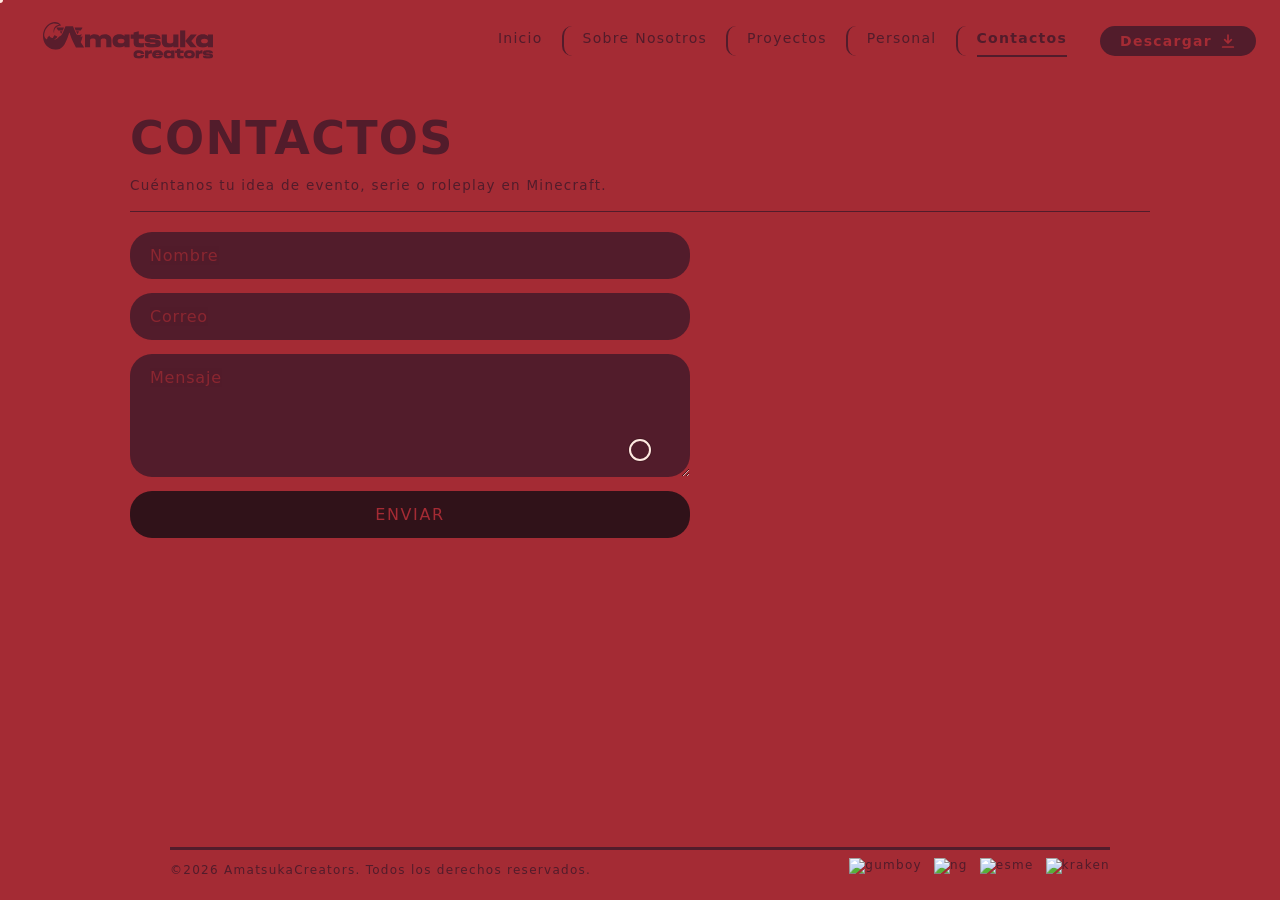
==== contactos/index.html @ ebcb18df "Add files via upload" ====
<!DOCTYPE html><html lang="es"><head><meta charset="utf-8"><meta name="viewport" content="width=device-width,initial-scale=1"><title>Amatsuka Creators</title><link rel="stylesheet" href="../css/style.css"></head><body class="red"><main><div class=head><h1>Contacto<b>s</b></h1><p>Cuéntanos tu idea de evento, serie o roleplay en Minecraft.</p></div><form onsubmit="return false"><input placeholder=Nombre><input type=email placeholder=Correo><textarea rows=5 placeholder=Mensaje></textarea><button>ENVIAR</button></form></main><script src="../js/datos.js"></script><script src="../js/menu.js" data-root="../" data-page="contactos"></script></body></html>
---- css/style.css ----
:root{--r:#a42b34;--m:#521c2b;--d:#301219}
@font-face{font-family:'Louis George Cafe';src:local('Louis George Cafe'),url('../fonts/Louis George Cafe.ttf') format('truetype');font-display:swap}
*{box-sizing:border-box;margin:0}
html{min-height:100%}
body{font-family:'Louis George Cafe','Quicksand',system-ui,sans-serif;letter-spacing:.08em;display:flex;flex-direction:column;min-height:100vh}
body.red{background:var(--r);color:var(--m)}
body.dark{background:var(--m);color:var(--r)}
nav{display:flex;justify-content:space-between;align-items:center;padding:18px 24px;position:relative;z-index:5}
nav .links{display:flex;margin-left:auto}
nav a{border-radius:10px;position:relative;color:inherit;text-decoration:none;font-size:14px;padding:4px 19px;border-left:2px solid currentColor;opacity:.9;transition:opacity .2s}
nav a:first-child{border-left:0}
nav a:hover,nav a.on{opacity:1;font-weight:600}
.logo{position:relative;width:1128px;height:243.3px;transform-origin:0 0}
.logo img{position:absolute;display:block}
.logo .A{left:0;top:0;width:273.29px;height:184.08px}
.logo .M{left:277.99px;top:55px;width:850.47px;height:114.91px}
.logo .C{left:599.44px;top:174.7px;width:529.02px;height:68.59px}
.mini{width:170px;height:37px}
.mini .logo{transform:scale(.1507)}
.hero{flex:1;display:flex;align-items:center;justify-content:center;overflow:hidden}
.hero .logo img{opacity:0}
.go .hero .A{animation:fa .7s ease forwards}
.go .hero .M{animation:rr 1s .6s cubic-bezier(.6,0,.2,1) forwards}
.go .hero .C{animation:dd .8s 1.5s cubic-bezier(.6,0,.2,1) forwards}
@keyframes fa{from{opacity:0;transform:scale(.85)}to{opacity:1;transform:none}}
@keyframes rr{from{opacity:1;clip-path:inset(0 100% 0 0)}to{opacity:1;clip-path:inset(0)}}
@keyframes dd{from{opacity:1;clip-path:inset(0 0 100% 0)}to{opacity:1;clip-path:inset(0)}}
.arrow{display:block;width:34px;margin:6px auto 14px;color:inherit}
main{flex:1;width:min(1020px,92%);margin:0 auto;padding:30px 0}
h1{font-weight:300;font-size:clamp(30px,5vw,46px);text-transform:uppercase}
h1 b{font-weight:700}
h2{font-weight:400;font-size:30px;text-transform:uppercase;margin-bottom:8px}
p{font-size:13.5px;line-height:1.5;margin-top:10px}
.head{border-bottom:1px solid currentColor;padding-bottom:16px;margin-bottom:18px}
.grid2{display:grid;grid-template-columns:1fr 1fr;gap:20px;align-items:start}
.card{border-radius:36px;padding:22px 28px;margin-bottom:8px}
.dark .card{background:var(--r);color:var(--m)}
.red .card{background:var(--m);color:var(--r)}
.cards{display:grid;grid-template-columns:repeat(auto-fit,minmax(200px,1fr));gap:18px}
.win{border-radius:34px;overflow:hidden;min-height:290px;display:flex;flex-direction:column}
.win .bar{height:44px;display:flex;justify-content:flex-end;align-items:center;gap:10px;padding:0 18px}
.win .bar s{width:30px;height:8px;border-radius:8px;background:currentColor;opacity:.35}
.win .bar s:last-child{opacity:1}
.red .win{background:var(--m);color:var(--r)}
.red .win .bar{background:var(--d)}
.win .ph{flex:1;display:flex;align-items:center;justify-content:center;font-size:17px;text-align:center}
.dark .win{background:var(--d);color:var(--r)}
.dark .win .bar{background:var(--r);color:var(--d)}
.dark .win .ph{background:var(--r);color:var(--m);min-height:165px}
.dark .win .info{padding:18px 24px 26px;flex:1}
.info b{font-weight:400;font-size:19px}.info small{display:block;font-size:11px;font-weight:600;margin-top:6px}
h3{font-weight:300;font-size:22px;letter-spacing:.1em;text-transform:uppercase;margin:6px 0 12px}
form{display:grid;gap:14px;max-width:560px;margin-top:20px}
input,textarea{font:inherit;letter-spacing:.05em;border:0;border-radius:22px;padding:14px 20px;background:var(--m);color:var(--r)}
input::placeholder,textarea::placeholder{color:var(--r);opacity:.7}
button{font:inherit;letter-spacing:.1em;border:0;border-radius:22px;padding:14px;background:var(--d);color:var(--r);cursor:pointer}
footer{width:min(940px,86%);margin:0 auto 18px;border-top:3px solid currentColor;padding-top:8px;display:flex;justify-content:space-between;align-items:center;font-size:12px}
footer .ic{display:flex;gap:6px}footer .ic span{width:22px;height:22px;border-radius:50%;border:2px solid currentColor}
@media(max-width:700px){nav{flex-direction:column;gap:10px}nav .links{margin:0;flex-wrap:wrap;justify-content:center}.grid2{grid-template-columns:1fr}}

html{background:#a42b34}
body:not(.ready){visibility:hidden}
html.nocur,html.nocur *{cursor:none!important}
.cur{position:fixed;left:0;top:0;width:22px;height:22px;border:2px solid #ffe9e0;border-radius:11px;box-shadow:0 0 0 1px rgba(48,18,25,.35);pointer-events:none;z-index:9999;transition:background .2s,border-width .15s}
.cur.hov{background:rgba(255,233,224,.14)}.cur.dn{border-width:5px}
.dot{position:fixed;left:-3px;top:-3px;width:6px;height:6px;border-radius:50%;background:#ffe9e0;pointer-events:none;z-index:9999;transition:opacity .2s}
.ld{position:fixed;inset:0;z-index:9000;background:#a42b34;display:flex;flex-direction:column;align-items:center;justify-content:center;gap:34px;opacity:0;pointer-events:none;clip-path:circle(0 at 50% 50%);transition:opacity .5s,clip-path .65s cubic-bezier(.7,0,.2,1)}
.ld.on{opacity:1;pointer-events:all;clip-path:circle(150% at 50% 50%)}
.ld img{width:130px;animation:pop 1s ease-in-out infinite alternate}
.ring{width:84px;height:84px;border-radius:50%;border:11px solid rgba(82,28,43,.25);border-top-color:#521c2b;animation:sp .9s linear infinite}
@keyframes pop{from{transform:scale(.9) rotate(-3deg)}to{transform:scale(1.07) rotate(3deg)}}
@keyframes sp{to{transform:rotate(360deg)}}
.rv{opacity:0;transform:translateY(30px) scale(.97);transition:opacity .7s,transform .7s cubic-bezier(.2,.7,.2,1)}
.rv.in{opacity:1;transform:none}
.win.in,.card.in{transition:opacity .7s,transform .35s cubic-bezier(.2,.7,.2,1)}
.win.in:hover{transform:translateY(-10px) rotate(-.8deg)}
.card.in:hover{transform:translateY(-5px) scale(1.02)}
nav a::after{content:"";position:absolute;left:19px;right:19px;bottom:-1px;height:2px;background:currentColor;transform:scaleX(0);transform-origin:left;transition:transform .3s}
nav a:hover::after,nav a.on::after{transform:scaleX(1)}
nav a.lg::after{display:none}
.go nav .links a{animation:nd .6s calc(var(--i)*.08s) both}
.go .mini{animation:nd .6s both}
@keyframes nd{from{opacity:0;transform:translateY(-16px)}to{opacity:1;transform:none}}
.arrow{animation:bn 1.4s ease-in-out infinite}
@keyframes bn{50%{transform:translateY(8px)}}
.go .hero .stage{animation:fl 5s 3.2s ease-in-out infinite}
@keyframes fl{50%{transform:translateY(-9px)}}
footer .ic span{transition:transform .5s,background .3s}
footer .ic span:hover{transform:rotate(360deg) scale(1.25);background:currentColor}
.win .bar s{transition:width .3s}.win:hover .bar s{width:38px}
button{transition:transform .2s,filter .2s}button:hover{transform:scale(1.03);filter:brightness(1.2)}
body>a{color:inherit;text-decoration:none;display:block}
.arrow{stroke:currentColor}
.red .arrow{color:#521c2b}
.dark .arrow{color:#a42b34}
.arrow{animation:bn 1.2s ease-in-out infinite;width:38px}
@keyframes bn{0%,100%{transform:translateY(0);opacity:.55}50%{transform:translateY(14px);opacity:1}}

.win .ph{position:relative;overflow:hidden}
.ph>img,.ph>video{position:absolute;inset:0;width:100%;height:100%;object-fit:cover}
.ini{font-size:54px;font-weight:600}
.cards{margin-bottom:28px}
footer .ic{display:flex;gap:12px;align-items:center}
footer .ic img{height:24px;width:auto;transition:transform .35s}
footer .ic img:hover{transform:scale(1.25) rotate(-6deg)}
.pgrid{display:grid;grid-template-columns:repeat(auto-fit,minmax(min(100%,440px),1fr));gap:22px;margin-bottom:28px}
.pw{position:relative;aspect-ratio:3/2;border-radius:34px;overflow:hidden;background:var(--m);color:var(--r)}
.pw .bar{position:absolute;top:0;left:0;right:0;height:12%;background:var(--d);display:flex;justify-content:flex-end;align-items:center;gap:10px;padding:0 4%;z-index:3}
.pw .bar s{width:38px;height:9px;border-radius:9px;background:#4b1a28}
.pw .bar s:last-child{background:var(--r)}
.slider{position:absolute;inset:12% 0 0 0;display:flex;align-items:center;justify-content:center;font-size:20px}
.sl{position:absolute;inset:0;opacity:0;transition:opacity .8s}.sl.on{opacity:1}
.sl img,.sl video{width:100%;height:100%;object-fit:cover}
.ph0{color:var(--r);letter-spacing:.15em}
.slider button{position:absolute;top:calc(50% - 22px);width:44px;height:44px;padding:0;border-radius:50%;font-size:26px;line-height:1;z-index:2;background:rgba(48,18,25,.75);color:var(--r)}
.slider .pv{left:14px}.slider .nx{right:14px}
.pinfo{position:absolute;left:0;bottom:0;width:77%;height:24%;background:var(--d);border-top-right-radius:20% 100%;z-index:2;display:flex;flex-direction:column;justify-content:flex-end;align-items:flex-end;text-align:right;gap:4px;padding:0 11% 4% 4%}
.pinfo b{font-weight:600;font-size:clamp(20px,3.2vw,38px);letter-spacing:.06em;line-height:1.05;text-transform:uppercase}
.pinfo span{font-size:12.5px;line-height:1.35;max-height:2.7em;overflow:hidden}
.aw{position:absolute;right:4.5%;bottom:5.5%;width:11%;z-index:3}
.pw.in{transition:opacity .7s,transform .35s cubic-bezier(.2,.7,.2,1)}
.pw.in:hover{transform:translateY(-8px) rotate(-.4deg)}

.pc{cursor:pointer}
.pc .ph em{position:absolute;left:0;right:0;bottom:0;padding:28px 16px 14px;font-style:normal;font-size:15px;letter-spacing:.08em;text-transform:uppercase;background:linear-gradient(transparent,rgba(48,18,25,.85));color:var(--r);text-align:left}
.md{position:fixed;inset:0;z-index:8000;background:rgba(48,18,25,.88);display:flex;align-items:center;justify-content:center;opacity:0;transition:opacity .35s}
.md.on{opacity:1}
.mw{position:relative;width:min(960px,92vw,calc(88vh*1.5));transform:scale(.9);transition:transform .45s cubic-bezier(.2,.8,.2,1)}
.md.on .mw{transform:none}
.mw .pw{width:100%}
.mx{position:absolute;top:-14px;right:-14px;width:42px;height:42px;padding:0;border-radius:50%;font-size:26px;line-height:1;background:var(--r);color:var(--d);z-index:10}

.win .bar{position:relative}
.est{position:absolute;left:18px;top:50%;width:15px;height:15px;margin-top:-7.5px;border-radius:50%;box-shadow:0 0 0 3px rgba(255,233,224,.92),0 0 12px rgba(0,0,0,.35);z-index:4}
.est.ok{background:#2fd16b}.est.pr{background:#ff9f1a}.est.ca{background:#ff1f4b}
.est.inl{position:static;display:inline-block;margin:0 10px 0 4px;vertical-align:middle;box-shadow:0 0 0 2px rgba(255,233,224,.92)}
.leyenda{display:flex;gap:22px;flex-wrap:wrap;font-size:13px;margin:4px 0 16px}
.soon{opacity:.85}.soon .ph{font-size:20px;letter-spacing:.2em}

nav a.dlb{border:0;margin-left:14px;padding:7px 20px;border-radius:22px;font-weight:600;opacity:1}
.red nav a.dlb{background:var(--m);color:var(--r)}
.dark nav a.dlb{background:var(--r);color:var(--d)}
nav a.dlb::after{display:none}
nav a.dlb:hover{filter:brightness(1.18)}
.pw.dl{background:var(--dfondo,#521c2b)}
.dbtns{display:flex;gap:6%;justify-content:center;width:100%;padding-bottom:14%}
.dbtn{width:25%;aspect-ratio:1/1;border:0;border-radius:11% / 11%;padding:0;display:flex;flex-direction:column;align-items:center;justify-content:center;gap:9%;text-decoration:none;cursor:pointer;font:inherit;color:var(--dtx,#ffe9e0);transition:transform .3s cubic-bezier(.2,.8,.2,1),filter .2s}
.dbtn:hover{transform:translateY(-8px) scale(1.04);filter:brightness(1.12)}
.dbtn.b1{background:var(--db1,#a42b34)}.dbtn.b2{background:var(--db2,#a42b34)}
.dbtn img{width:52%;height:auto;max-height:50%;object-fit:contain}
.dbtn span{font-size:clamp(9px,1.5vw,14px);letter-spacing:.08em;text-transform:uppercase;text-align:center;line-height:1.1}
.mw.sm{width:min(420px,88vw)}
.soonw .ph{min-height:200px;font-size:22px;letter-spacing:.2em}
[data-descargar]{max-width:760px;margin:10px auto}

nav a.dlb{display:inline-flex;align-items:center;gap:8px}
nav a.dlb img{height:16px;width:auto;transition:transform .3s}
nav a.dlb:hover img{transform:translateY(3px)}
.dbtns{gap:8.5%;padding-bottom:0}
.dbtn{width:33.6%}
.bar s.x{position:relative;background:#e0353f!important;opacity:1!important;cursor:pointer;transition:width .25s,filter .2s}
.bar s.x::before{content:"";position:absolute;inset:-12px -8px}
.bar s.x:hover{width:50px;filter:brightness(1.18)}

/* titulos en bold */
h1,h2,h3,h1 b,.info b,.pinfo b,.pc .ph em{font-weight:700}
/* equipo: separar el encabezado de las categorias */
.head.equipo{margin-bottom:48px;padding-bottom:26px}
.head.equipo+div h3{margin-top:0}
/* descripcion de categoria y links de perfil */
.gdesc{margin:-4px 0 18px;max-width:720px}

/* fondo: el color cubre toda la pagina (antes se cortaba al final de la pantalla) */
html{min-height:100%}
body{min-height:100vh;min-height:100dvh}
body.red{background-color:var(--r)}body.dark{background-color:var(--m)}
/* botones de redes (solo icono) */
.lks{display:flex;flex-wrap:wrap;gap:8px;margin-top:14px}
.lks a{width:36px;height:36px;border-radius:50%;background:var(--r);display:flex;align-items:center;justify-content:center;transition:transform .2s,filter .2s}
.lks a img{width:19px;height:19px;object-fit:contain;display:block}
.lks a:hover{transform:translateY(-3px) rotate(-6deg);filter:brightness(1.15)}
/* transicion entre paginas: manchas (solo transform/opacity = fluido en GPU) */
.ld{clip-path:none!important;background:transparent;opacity:0;transition:opacity .01s .7s;contain:strict}
.ld.on{opacity:1;transition:none}
.ld .blobs{position:absolute;inset:0;overflow:hidden}
.ld .blobs i{position:absolute;width:90vmax;height:90vmax;margin:-45vmax 0 0 -45vmax;background:#a42b34;transform:scale(0) translateZ(0);will-change:transform;backface-visibility:hidden;transition:transform .55s cubic-bezier(.6,0,.3,1) calc(var(--d)*1s)}
.ld.on .blobs i{transform:scale(1) translateZ(0)}
.ld img,.ld .ring{position:relative;z-index:1;opacity:0;transition:opacity .2s}
.ld.on img,.ld.on .ring{opacity:1;transition:opacity .25s .4s}
body.leaving *:not(.ld):not(.ld *){animation-play-state:paused!important}
body.leaving .cur{transition:none}
/* categorias del equipo separadas por lineas */
.grp{border-top:2px solid currentColor;padding-top:22px;margin-top:8px}
.grp:first-child{border-top:0;padding-top:0;margin-top:0}
.grp .cards{margin-bottom:26px}

/* descargar: fondos por modpack y ventana no seleccionable */
.pw.dl{background:var(--dfondo,#521c2b);-webkit-user-select:none;user-select:none}
.pw.dl .fbg{position:absolute;inset:0;opacity:0;transition:opacity .45s;z-index:0;pointer-events:none}
.pw.dl .fbg.on{opacity:1}
.pw.dl .slider{z-index:1}
.md,.md *{-webkit-user-select:none;user-select:none}
.md img,.md video{-webkit-user-drag:none;pointer-events:none}
.dbtns{flex-wrap:wrap;row-gap:6%}
.dbtns.many .dbtn{width:26%}
.dbtn b{font-size:clamp(14px,2.6vw,26px);letter-spacing:.08em;text-transform:uppercase;text-align:center}
.dbtn.b1{background:var(--db1,#a42b34)}
.slider .dbtns .dbtn{position:relative;top:auto;height:auto;width:33.6%;aspect-ratio:1/1;border-radius:11%/11%;font-size:inherit;line-height:1.1;z-index:1;background:var(--db1,#a42b34);color:var(--dtx,#ffe9e0)}
.slider .dbtns .dbtn.b2{background:var(--db2,#a42b34)}
.slider .dbtns.many .dbtn{width:26%}
.dbtn img,.dbtn b{max-width:80%}

/* ================= MOVIL ================= */
.burger{display:none}
@media(hover:none){.win.in:hover,.card.in:hover,.pw.in:hover{transform:none}.win:hover .bar s{width:30px}}
@media(max-width:700px){
 nav{flex-direction:row;flex-wrap:wrap;justify-content:space-between;align-items:center;gap:0;padding:12px 16px}
 .burger{display:flex;flex-direction:column;justify-content:center;align-items:stretch;gap:5px;width:46px;height:46px;padding:0 11px;margin-left:auto;border-radius:14px;background:transparent;color:inherit;border:2px solid currentColor}
 .burger:hover{transform:none;filter:none}
 .burger span{display:block;height:2px;border-radius:2px;background:currentColor;transition:transform .3s,opacity .2s}
 nav.open .burger span:nth-child(1){transform:translateY(7px) rotate(45deg)}
 nav.open .burger span:nth-child(2){opacity:0}
 nav.open .burger span:nth-child(3){transform:translateY(-7px) rotate(-45deg)}
 nav .links{display:none;flex-direction:column;width:100%;margin:12px 0 4px;gap:8px}
 nav.open .links{display:flex}
 nav .links a{border:0;text-align:center;font-size:16px;padding:13px 16px;border-radius:14px;background:rgba(0,0,0,.14)}
 nav .links a::after{display:none}
 nav .links a.on{font-weight:700;background:rgba(0,0,0,.28)}
 nav a.dlb{margin-left:0;justify-content:center;border-radius:14px;padding:13px 16px}
 main{width:92%;padding:18px 0}
 h2{font-size:24px}
 h3{font-size:19px}
 .grid2{gap:12px}
 .card{padding:18px 20px;border-radius:28px}
 p{font-size:14px}
 .cards{grid-template-columns:repeat(2,1fr);gap:12px}
 .win{min-height:230px;border-radius:26px}
 .win .bar{height:36px;padding:0 14px}
 .dark .win .ph{min-height:130px}
 .dark .win .info{padding:14px 14px 18px}
 .info b{font-size:14px;letter-spacing:.02em;overflow-wrap:break-word}
 .dark .win .info{padding:14px 12px 18px}
 .pc .ph em{font-size:12px;padding:20px 10px 10px}
 .lks a{width:34px;height:34px}
 .gdesc{margin-bottom:14px}
 .grp{padding-top:18px}
 form{max-width:none}
 input,textarea{font-size:16px}
 footer{flex-direction:column;gap:10px;text-align:center;width:92%;padding-top:12px}
 footer .ic{justify-content:center;flex-wrap:wrap}
 /* ventanas emergentes */
 .mw{width:min(96vw,calc(80dvh*.8))}
 .md .pw{aspect-ratio:4/5}
 .pinfo{width:88%;height:27%;padding:0 12% 4% 5%}
 .pinfo b{font-size:clamp(15px,5vw,22px)}
 .pinfo span{font-size:11px}
 .bar s.x::before{inset:-14px -10px}
 .slider button{width:40px;height:40px}
 .slider .dbtns{gap:6%;row-gap:5%;padding:0 5%}
 .slider .dbtns .dbtn,.slider .dbtns.many .dbtn{width:44%}
 .dbtn span{font-size:11px}
 .dbtn b{font-size:19px}
 [data-descargar] .pw.dl{aspect-ratio:4/5}
}
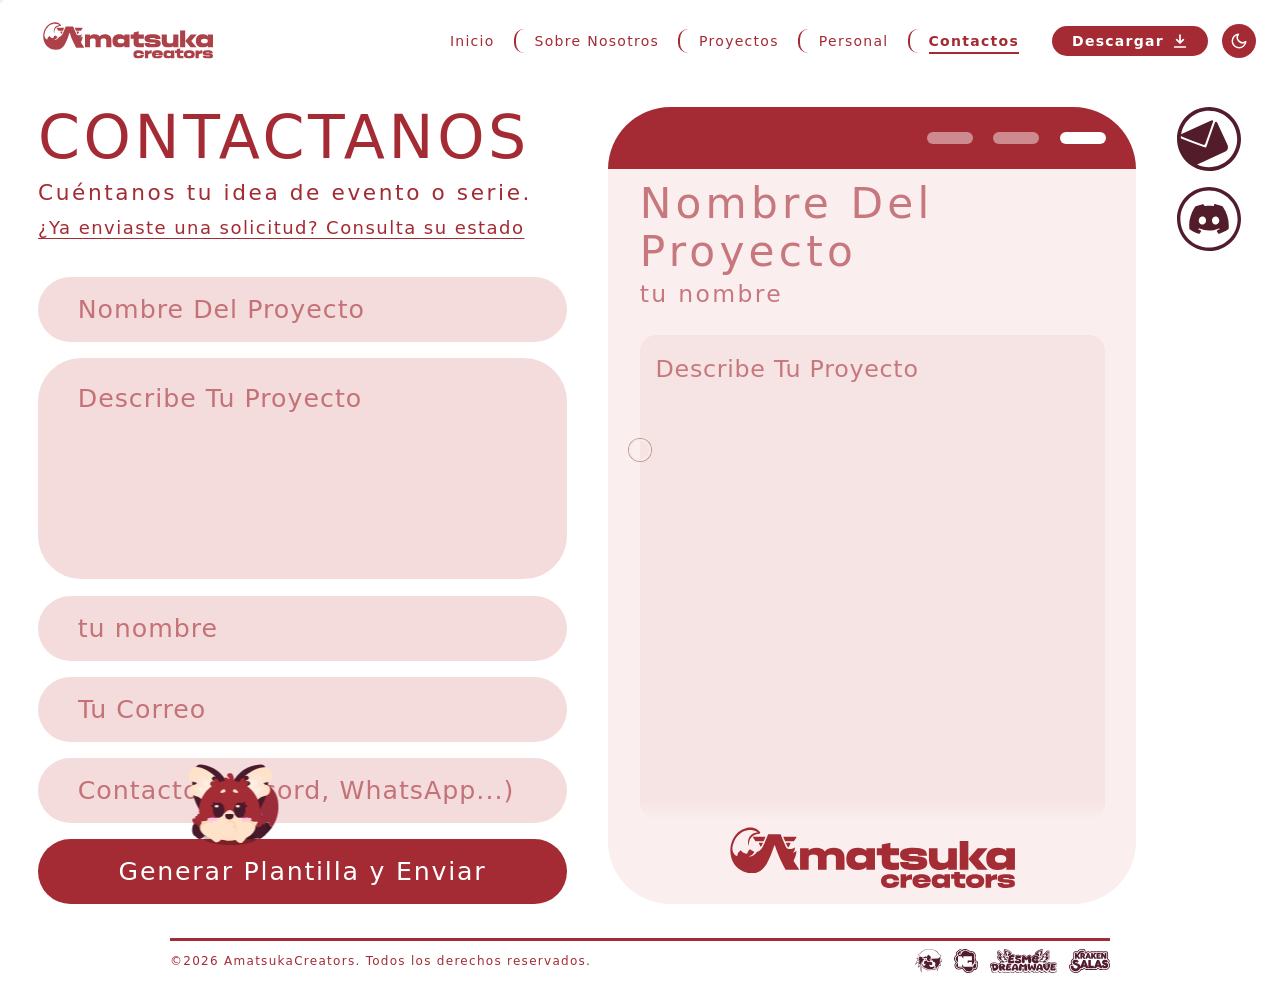
==== commit dfb7e914: "Add files via upload" ====
--- a/contactos/index.html
+++ b/contactos/index.html
@@ -1 +1,25 @@
-<!DOCTYPE html><html lang="es"><head><meta charset="utf-8"><meta name="viewport" content="width=device-width,initial-scale=1"><title>Amatsuka Creators</title><link rel="stylesheet" href="../css/style.css"></head><body class="red"><main><div class=head><h1>Contacto<b>s</b></h1><p>Cuéntanos tu idea de evento, serie o roleplay en Minecraft.</p></div><form onsubmit="return false"><input placeholder=Nombre><input type=email placeholder=Correo><textarea rows=5 placeholder=Mensaje></textarea><button>ENVIAR</button></form></main><script src="../js/datos.js"></script><script src="../js/menu.js" data-root="../" data-page="contactos"></script></body></html>+<!DOCTYPE html><html lang="es"><head><meta charset="utf-8"><meta name="viewport" content="width=device-width,initial-scale=1"><title>Amatsuka Creators</title><link rel="stylesheet" href="../css/style.css"><link rel="stylesheet" href="../css/contacto.css"><script>try{var t=localStorage.getItem("tema");if(t)document.documentElement.setAttribute("data-theme",t)}catch(e){}</script><link rel="stylesheet" href="../css/tema.css"></head><body class="red"><main class="cmain" id="cmain"><div class="scr">
+
+<div class="head"><h1>Contactanos</h1><p>Cuéntanos tu idea de evento o serie.</p><a class="lnk" href="../estado/">¿Ya enviaste una solicitud? Consulta su estado</a></div>
+
+<form id="cf" novalidate autocomplete="off">
+<input id="fp" name="proyecto" type="text" placeholder="Nombre Del Proyecto" maxlength="60" aria-label="Nombre del proyecto">
+<textarea id="fd" name="descripcion" placeholder="Describe Tu Proyecto" maxlength="700" aria-label="Describe tu proyecto"></textarea>
+<input id="fn" name="nombre" type="text" placeholder="tu nombre" maxlength="40" aria-label="Tu nombre">
+<input id="fe" name="email" type="email" placeholder="Tu Correo" maxlength="80" aria-label="Tu correo" autocomplete="email">
+<input id="fc" name="contacto" type="text" placeholder="Contacto (Discord, WhatsApp...)" maxlength="60" aria-label="Contacto: Discord, WhatsApp u otro">
+<button id="fb" type="submit">Generar Plantilla y Enviar</button>
+</form>
+
+
+<div class="prev" id="card" aria-live="polite">
+<div class="pbar"><s></s><s></s><s class="r"></s></div>
+<div class="pbody"><h2 id="pp" class="hint">Nombre Del Proyecto</h2><small id="pn" class="hint">tu nombre</small><p id="pd" class="hint">Describe Tu Proyecto</p></div>
+<div class="plogo"><img class="A" alt="" src="../assets/rojo/A.svg"><img class="M" alt="" src="../assets/rojo/Matsuka.svg"><img class="C" alt="" src="../assets/rojo/Creators.svg"></div>
+</div>
+
+<div class="side"><a id="ic-mail" href="mailto:amatsukacreators@gmail.com" title="Correo"><img src="../assets/redes/correo.svg" alt="Correo"></a><a id="ic-dc" title="Discord" target="_blank" rel="noopener"><img src="../assets/redes/discord.svg" alt="Discord"></a></div>
+
+</div></main>
+<div class="ovl" id="res" hidden role="dialog" aria-modal="true" aria-labelledby="rt"><div class="rwin"><div class="rbar"><s></s><s></s><button type="button" class="rx" id="rx" aria-label="Cerrar" title="Cerrar"></button></div><div class="rbody"><p class="rt" id="rt">Tu código de solicitud</p><b id="rc">AMA-XXXXX-XXXXX</b><p class="rm" id="rm"></p><p class="rs" id="rs" aria-live="polite"></p><div class="rb"><button type="button" id="rcp">Copiar código</button><button type="button" id="rdl">Descargar .amatsuka</button></div><a href="../estado/" id="rst">Consultar el estado de mi solicitud</a></div></div></div>
+<script src="../js/datos.js"></script><script src="../js/amatsuka.js"></script><script src="../js/menu.js" data-root="../" data-page="contactos"></script><script src="../js/contacto.js"></script></body></html>
--- a/css/style.css
+++ b/css/style.css
@@ -262,3 +262,140 @@
  .dbtn b{font-size:19px}
  [data-descargar] .pw.dl{aspect-ratio:4/5}
 }
+
+/* tarjetas invisibles: ocupan su espacio en la cuadricula pero no se ven ni se tocan */
+.win.ghost{visibility:hidden;pointer-events:none;min-height:0;background:none!important}
+
+/* estado del proyecto: rectangulo con bordes redondeados */
+.est{width:36px;height:14px;margin-top:-7px;border-radius:14px;box-shadow:none}
+.est.ok{background:#35c514}.est.pr{background:#ffbd1c}.est.ca{background:#ff0022}
+.est.inl{width:34px;height:14px;margin:0 10px 0 4px;box-shadow:none}
+
+/* sobre nosotros: mejor ritmo y respiracion */
+.grid2{gap:36px}
+.grid2>div:first-child p{font-size:15px;line-height:1.75;margin-top:0;margin-bottom:18px}
+.grid2 .card{padding:28px 32px;margin-bottom:18px}
+.grid2 .card h2{margin-bottom:12px;line-height:1.1}
+.grid2 .card p{font-size:14px;line-height:1.7;margin-top:0}
+@media(max-width:700px){.grid2{gap:22px}.grid2 .card{padding:22px 22px;margin-bottom:14px}.grid2>div:first-child p{font-size:14.5px}}
+
+/* sobre nosotros: texto de la izquierda mas grande (mision y vision quedan en su escala) */
+.grid2>div:first-child p{font-size:18px;line-height:1.75}
+@media(max-width:700px){.grid2>div:first-child p{font-size:16.5px}}
+
+/* ===== TEXTO A LA IZQUIERDA (sin justificar) ===== */
+p,.gdesc,.pinfo span,.info small,.card p,.head p{text-align:left;hyphens:none;-webkit-hyphens:none}
+.pinfo span{align-self:stretch}
+/* ===== CRONOLOGIA ===== */
+.crono{margin-top:34px;border-top:2px solid currentColor;padding-top:22px}
+.crono>p{margin:0 0 16px}
+.tlw{overflow-x:auto;background:var(--d);color:#ffe9e0;border-radius:30px;padding:18px 8px 22px;scrollbar-width:thin}
+.tl{display:flex;width:max-content;min-width:100%;justify-content:center}
+.tc{width:176px;display:grid;grid-template-rows:150px 120px 150px;flex:none}
+.tu,.td{display:flex;flex-direction:column;align-items:center;padding:0 8px;text-align:center}
+.tu{justify-content:flex-end}.td{justify-content:flex-start}
+.tu *,.td *{text-align:center}
+.tu i,.td i{display:block;width:2px;flex:1;min-height:14px;background:#ffe9e0}
+.tf{font-weight:700;font-size:14px;letter-spacing:.06em}
+.tg{color:#ffbd1c;font-weight:700;font-size:12.5px;text-transform:uppercase;margin:2px 0 6px}
+.tt{font-weight:700;font-size:15px;text-transform:uppercase;line-height:1.15;display:flex;align-items:center;justify-content:center;min-height:60px}
+.tt img{max-width:92%;max-height:70px;object-fit:contain}
+.tm{display:block;position:relative;overflow:hidden;background:var(--m);border-block:3px solid #ffe9e0}
+.tm img,.tm video,.tm .tph{width:100%;height:100%;object-fit:cover;display:block}
+.tm .tph{background:linear-gradient(135deg,var(--m),var(--r))}
+a.tm{transition:filter .2s}a.tm:hover{filter:brightness(1.15)}
+
+/* ===== VISTAS, FILTROS Y PROYECTOS A FUTURO ===== */
+.futbtn{display:block;width:100%;margin-top:34px;padding:20px;border-radius:16px;background:var(--d);color:var(--r);font-size:18px;font-weight:700;letter-spacing:.14em;text-transform:uppercase}
+.dark .futbtn{background:var(--r);color:var(--d)}
+.futw{max-height:86vh;min-height:0;border-radius:30px}
+.futw .fbody{padding:6px 26px 26px;overflow-y:auto;flex:1}
+.futw h3{margin:0 0 14px}
+.futw .ph{min-height:200px;font-size:22px;letter-spacing:.2em}
+.fl{display:grid;gap:16px}
+.fi{display:flex;gap:16px;align-items:flex-start;background:var(--d);border-radius:20px;padding:14px}
+.fim{position:relative;flex:none;width:130px;height:90px;border-radius:14px;overflow:hidden}
+.fim img,.fim video{position:absolute;inset:0;width:100%;height:100%;object-fit:cover}
+.ft b{display:block;font-size:17px;text-transform:uppercase}
+.ft small{display:block;font-size:11px;font-weight:600;margin-bottom:4px}
+.ft p{margin-top:6px}
+@media(max-width:700px){.fi{flex-direction:column}.fim{width:100%;height:150px}.futw .fbody{padding:4px 16px 18px}}
+
+/* sin cortes de palabra con guion */
+*{hyphens:none!important;-webkit-hyphens:none!important}
+
+/* ===== BOTONES CUADRADOS CON ICONO (Proyectos) ===== */
+.pl{display:flex;gap:22px;align-items:flex-start}
+.pcol{flex:1;min-width:0}
+.ptools{display:flex;flex-direction:column;gap:10px;position:sticky;top:20px}
+.ptools.row{flex-direction:row;position:static;margin:0 0 16px}
+.ptools button{width:40px;height:40px;padding:0;border-radius:11px;background:var(--m);display:flex;align-items:center;justify-content:center;text-transform:none;font-size:inherit}
+.dark .ptools button{background:var(--d)}
+.ptools button img{width:64%;height:64%;object-fit:contain;display:block;pointer-events:none}
+.ptools button.on{box-shadow:0 0 0 2px #ffe9e0}
+.pcat{display:flex;flex-wrap:wrap;gap:8px}
+.pcat button{padding:9px 18px;font-size:13px;border-radius:18px;background:var(--d);color:#ffe9e0;text-transform:uppercase}
+.pcat button.on{box-shadow:inset 0 0 0 2px #ffe9e0}
+.mw.fut{width:min(900px,94vw)}
+.fcont .tlw{margin-top:4px}
+@media(max-width:700px){.pl{flex-direction:column}.ptools{order:-1;flex-direction:row;position:static}.ptools button{width:38px;height:38px}}
+
+/* ===== MENU DE TRES RAYAS, BOTONES FUERA Y ZOOM DE LA CRONOLOGIA ===== */
+.pl{position:relative}
+.ptools .pg{display:flex;flex-direction:column;gap:10px;padding:3px;margin:-3px;max-height:0;opacity:0;overflow:hidden;pointer-events:none;transition:max-height .35s ease,opacity .25s,margin .35s}
+.ptools.open .pg{max-height:220px;opacity:1;pointer-events:auto;margin-top:7px}
+.ptools.row .pg{display:contents}
+@media(min-width:1140px){.pl>.ptools{position:absolute;left:calc(100% + 16px);top:0}}
+@media(max-width:700px){.pl>.ptools{flex-direction:row;align-items:flex-start}.ptools .pg{flex-direction:row;max-height:none;max-width:0;transition:max-width .35s ease,opacity .25s}.ptools.open .pg{max-width:220px;margin-top:-3px}}
+.tlw{overflow:hidden;height:min(480px,72vh);position:relative;touch-action:none;cursor:grab;user-select:none;-webkit-user-select:none}
+.tlw.grab{cursor:grabbing}
+.tlw .tl{transform-origin:0 0;min-width:0;justify-content:flex-start;will-change:transform}
+.tlw img{-webkit-user-drag:none;user-select:none}
+.tz{position:absolute;right:12px;bottom:12px;display:flex;gap:6px;z-index:3}
+.tz button{width:30px;height:30px;padding:0;border-radius:9px;background:var(--m);color:#ffe9e0;font-size:16px;line-height:1}
+.tzh{position:absolute;left:14px;bottom:12px;font-size:11px;opacity:.55;z-index:2;pointer-events:none}
+
+/* ventana Modpacks vacia */
+.dbtns .vacio{width:100%;text-align:center;font-size:clamp(16px,2.6vw,24px);letter-spacing:.2em;color:var(--dtx,#ffe9e0)}
+
+/* filtro dentro de la ventana Modpacks */
+.dtools{position:absolute;left:3%;top:15%;z-index:5;display:flex;gap:8px;align-items:center;flex-wrap:wrap;max-width:94%}
+.dfil{width:40px;height:40px;padding:0;border-radius:11px;background:var(--d);display:flex;align-items:center;justify-content:center}
+.dfil img{width:64%;height:64%;object-fit:contain;display:block;pointer-events:none}
+.dfil.on{box-shadow:0 0 0 2px #ffe9e0}
+.dchips{display:none;gap:8px;flex-wrap:wrap}
+.dchips.on{display:flex}
+
+/* sin scroll lateral en celular */
+body{overflow-x:clip}
+
+/* ===== TODO CON FONDO BLANCO + TEXTO ROJO (paleta de la marca) =====
+   fondo blanco; texto rojo #a42b34 (vino #521c2b en lo que se escribe);
+   el rojo tambien se usa en bordes, barras y botones */
+html,body.red,body.dark{background:#fff;background-color:#fff}
+body.red,body.dark{color:#a42b34}
+.red .card,.dark .card{background:#fff;color:#a42b34;border:3px solid #a42b34}
+.red .win,.dark .win{background:#fff;color:#a42b34;border:3px solid #a42b34}
+.red .win .ph,.dark .win .ph{background:#fff;color:#a42b34}
+.red .win .bar,.dark .win .bar{background:#a42b34;color:#fff}
+.red nav a.dlb,.dark nav a.dlb{background:#fff;color:#a42b34;border:2px solid #a42b34;padding:5px 18px}
+.red .arrow,.dark .arrow{color:#a42b34}
+.pw{background:#fff;color:#a42b34;border:3px solid #a42b34}
+.pw .bar{background:#a42b34}
+.pw .bar s{background:rgba(255,255,255,.45)}.pw .bar s:last-child{background:#fff}
+.pinfo{background:#fff}
+.slider button{background:rgba(255,255,255,.88);color:#a42b34}
+.pc .ph em{background:linear-gradient(transparent,rgba(255,255,255,.92));color:#a42b34}
+.md{background:rgba(255,255,255,.92)}
+.mx{background:#a42b34;color:#fff}
+.ld .blobs i{background:#fff}
+.ring{border-color:rgba(164,43,52,.2);border-top-color:#a42b34}
+.tlw{background:#fff;color:#a42b34;border:3px solid #a42b34}
+.tm{border-block-color:#a42b34}
+.futbtn,.dark .futbtn{background:#a42b34;color:#fff}
+.fi{background:#fff;border:2px solid #a42b34}
+.ptools button,.dark .ptools button,.pcat button,.tz button,.dfil{background:#fff;color:#a42b34;border:2px solid #a42b34}
+input,textarea{background:#fff;color:#521c2b;border:2px solid #a42b34}
+input::placeholder,textarea::placeholder{color:#a42b34;opacity:.6}
+button{background:#a42b34;color:#fff}
+@media(max-width:700px){nav .links a{background:rgba(164,43,52,.1)}nav .links a.on{background:rgba(164,43,52,.2)}}
--- a/css/contacto.css
+++ b/css/contacto.css
@@ -0,0 +1,132 @@
+/* ===== CONTACTOS: formulario a la izquierda + vista previa a la derecha ===== */
+main.cmain{width:min(1240px,94%);margin:0 auto;padding:26px 0 34px;flex:1 0 auto}
+.scr{container-type:inline-size;color:var(--m);display:flex;flex-direction:column;gap:14px;max-width:560px;margin:0 auto;animation:rise .8s cubic-bezier(.2,.8,.2,1) both}
+@keyframes rise{from{opacity:0;transform:translateY(34px)}to{opacity:1;transform:none}}
+
+/* encabezado */
+.scr .head{border:0;margin:0 0 6px;padding:0;order:0}
+.scr h1{font-size:clamp(26px,5cqw,80px);font-weight:400;line-height:1;letter-spacing:.06em;text-transform:uppercase}
+.scr .head p{text-align:left;font-size:clamp(13px,1.8cqw,26px);letter-spacing:.12em;margin:12px 0 0;line-height:1.3}
+
+/* campos */
+.scr form{display:contents;max-width:none;margin:0}
+.scr input,.scr textarea,.scr button{-webkit-appearance:none;appearance:none;width:100%;border:0;outline:0;font:inherit;font-size:clamp(16px,2.1cqw,32px);letter-spacing:.07em;transition:box-shadow .2s,transform .2s,filter .2s}
+.scr input,.scr textarea{background:var(--m);color:#ffe9e0;caret-color:#ffe9e0;resize:none;padding:0 clamp(22px,3.3cqw,60px);height:clamp(54px,5.4cqw,80px);border-radius:999px}
+.scr ::placeholder{color:var(--r);opacity:1}
+.scr input:focus,.scr textarea:focus{box-shadow:0 0 0 4px rgba(255,233,224,.4)}
+.scr textarea{height:clamp(150px,18.4cqw,280px);padding-top:clamp(18px,1.9cqw,34px);padding-bottom:18px;border-radius:clamp(28px,3.6cqw,56px);line-height:1.4;overflow:auto;scrollbar-width:none}
+.scr textarea::-webkit-scrollbar{display:none}
+.scr #fb{height:clamp(54px,5.4cqw,80px);border-radius:999px;background:var(--d);color:var(--r);cursor:pointer;padding:0 16px}
+.scr #fb:hover{transform:scale(1.015);filter:brightness(1.25)}
+.scr #fb:disabled{cursor:wait;filter:brightness(.9)}
+.scr #fb.ok{color:#ffe9e0}
+.scr .bad{animation:sh .45s;box-shadow:0 0 0 4px #ff5a66!important}
+@keyframes sh{20%,60%{transform:translateX(-10px)}40%,80%{transform:translateX(10px)}}
+.scr #fp{order:1}.scr #fd{order:2}.scr #fn{order:3}.scr #fe{order:4}.scr #fc{order:5}
+
+/* tarjeta (vista previa) */
+.prev{order:6;position:relative;width:100%;aspect-ratio:899/979;border-radius:clamp(34px,5.2cqw,104px);overflow:hidden;background:var(--m);container-type:inline-size;margin-top:4px;display:flex;flex-direction:column}
+.prev .pbar{flex:none;height:11.7cqw;background:var(--d);display:flex;justify-content:flex-end;align-items:center;gap:3.9cqw;padding-right:5.8cqw}
+.prev .pbar s{width:8.7cqw;height:2.3cqw;border-radius:2.3cqw;background:#4b1a28;display:block}
+.prev .pbar s.r{background:var(--r)}
+.prev .pbody{display:flex;flex-direction:column;align-items:stretch;text-align:left;padding:2.2cqw 6cqw 0;flex:1 1 0;min-height:0}
+.prev h2{flex:none;margin:0;font-size:8cqw;font-weight:400;letter-spacing:.1em;line-height:1.12;text-transform:none;max-width:100%;overflow-wrap:anywhere;display:-webkit-box;-webkit-line-clamp:2;line-clamp:2;-webkit-box-orient:vertical;overflow:hidden}
+.prev small{flex:none;display:block;margin:1cqw 0 0;font-size:4.45cqw;font-weight:400;letter-spacing:.1em;max-width:100%;overflow-wrap:anywhere}
+.prev p{margin:7cqw 0 0;width:100%;flex:1 1 0;min-height:0;font-size:4.5cqw;line-height:1.45;letter-spacing:.08em;white-space:pre-line;overflow-wrap:anywhere;overflow-y:auto;overscroll-behavior:contain;scrollbar-width:thin;scrollbar-color:var(--r) transparent;padding:0 1.6cqw 1cqw;-webkit-mask-image:linear-gradient(#000 calc(100% - 3.5cqw),transparent);mask-image:linear-gradient(#000 calc(100% - 3.5cqw),transparent)}
+.prev p::-webkit-scrollbar{width:1.4cqw}.prev p::-webkit-scrollbar-thumb{background:var(--r);border-radius:1.4cqw}.prev p::-webkit-scrollbar-track{background:transparent}
+.prev p,.prev small,.prev h2{text-align:left}
+.prev .hint{color:var(--r)}
+.prev .val{color:#ffe9e0}
+.prev .plogo{position:relative;flex:none;width:54cqw;aspect-ratio:1128/243.3;margin:1.5cqw auto 3cqw}
+.prev .plogo img{position:absolute;display:block}
+.prev .plogo .A{left:0;top:0;width:24.23%;height:75.66%}
+.prev .plogo .M{left:24.64%;top:22.61%;width:75.4%;height:47.23%}
+.prev .plogo .C{left:53.14%;top:71.8%;width:46.9%;height:28.19%}
+
+/* boton y iconos */
+.scr #fb{order:7}
+.scr .side{order:8;display:flex;gap:16px;justify-content:center;margin-top:4px}
+.scr .side a{display:block;width:56px;height:56px;transition:transform .35s,filter .2s}
+.scr .side a img{width:100%;height:100%;display:block}
+.scr .side a:hover{transform:scale(1.12) rotate(-6deg);filter:brightness(1.25)}
+
+/* ===== computador: dos columnas + iconos a la derecha (como el diseño) ===== */
+@media(min-width:900px){
+ .scr{max-width:none;margin:0;display:grid;grid-template-columns:minmax(0,900fr) minmax(0,899fr) clamp(60px,5cqw,100px);grid-template-rows:repeat(7,auto) 1fr;column-gap:clamp(24px,3.2cqw,64px);row-gap:0;align-items:start}
+ .scr .head{grid-column:1;grid-row:1;margin-bottom:clamp(20px,3.2cqw,60px)}
+ .scr #fp{grid-column:1;grid-row:2}
+ .scr #fd{grid-column:1;grid-row:3}
+ .scr #fn{grid-column:1;grid-row:4}
+ .scr #fe{grid-column:1;grid-row:5}
+ .scr #fc{grid-column:1;grid-row:6}
+ .scr #fb{grid-column:1;grid-row:7}
+ .scr #fp,.scr #fd,.scr #fn,.scr #fe,.scr #fc{margin-bottom:clamp(12px,1.35cqw,27px)}
+ .scr .prev{grid-column:2;grid-row:1/8;margin-top:0;aspect-ratio:auto;align-self:stretch;min-height:calc(var(--pw,540px)*1.089)}
+ .scr .side{grid-column:3;grid-row:1/8;flex-direction:column;gap:clamp(14px,1.3cqw,26px);margin-top:0;justify-content:flex-start}
+ .scr .side a{width:100%;height:auto;aspect-ratio:1}
+}
+
+
+/* enlace de estado + caja del codigo */
+.scr .lnk{display:inline-block;margin-top:10px;color:inherit;font-size:clamp(12px,1.5cqw,19px);letter-spacing:.08em;text-decoration:underline;text-underline-offset:4px;opacity:.9}
+.scr .lnk:hover{opacity:1}
+.scr input[type=email]{text-transform:none}
+
+/* enlace de estado */
+.scr .lnk{display:inline-block;margin-top:10px;color:inherit;font-size:clamp(12px,1.5cqw,19px);letter-spacing:.08em;text-decoration:underline;text-underline-offset:4px;opacity:.9}
+.scr .lnk:hover{opacity:1}
+.scr input[type=email]{text-transform:none}
+/* ventana emergente a pantalla completa con el codigo */
+body.ovl-on{overflow:hidden}
+body.ovl-on>main,body.ovl-on>nav,body.ovl-on>footer{visibility:hidden}
+body.ovl-on *{animation-play-state:paused}
+.ovl,.ovl *{animation-play-state:running!important}
+.rbody .rb button:disabled{opacity:.5;cursor:wait;transform:none;filter:none}
+.ovl{position:fixed;inset:0;z-index:1000;display:flex;align-items:center;justify-content:center;padding:16px;background:rgba(30,8,13,.96);animation:ofade .2s ease both;overflow:auto;overscroll-behavior:contain}
+.ovl[hidden]{display:none}
+@keyframes ofade{from{opacity:0}}
+@keyframes opop{from{opacity:0;transform:scale(.86)}}
+.rwin{width:min(600px,100%);margin:auto;background:var(--m);color:#ffe9e0;border-radius:36px;overflow:hidden;contain:layout paint;will-change:transform,opacity;animation:opop .3s cubic-bezier(.2,1.2,.4,1) both}
+.rbar{height:44px;background:var(--d);display:flex;justify-content:flex-end;align-items:center;gap:10px;padding:0 18px}
+.rbar s{width:30px;height:8px;border-radius:8px;background:#4b1a28;display:block}
+.rbar .rx{width:30px;height:8px;border-radius:8px;background:var(--r);border:0;padding:0;cursor:pointer;position:relative;transition:filter .2s}
+.rbar .rx::after{content:"";position:absolute;inset:-16px -6px}
+.rbar .rx:hover{filter:brightness(1.3)}
+.rbody{padding:clamp(24px,5vw,40px) clamp(20px,5vw,40px) clamp(26px,5vw,40px);display:flex;flex-direction:column;align-items:flex-start;text-align:left;gap:14px}
+.rbody .rt{margin:0;font-size:clamp(12px,3vw,16px);letter-spacing:.18em;text-transform:uppercase;color:var(--r)}
+.rbody b{font-weight:400;font-size:clamp(22px,6.4vw,44px);letter-spacing:.1em;white-space:nowrap;user-select:all;line-height:1.1}
+.rbody .rm{margin:0;text-align:left;overflow-wrap:anywhere;font-size:clamp(14px,3.2vw,18px);line-height:1.5;letter-spacing:.05em;max-width:34em}
+.rbody .rs{margin:0;min-height:1.4em;font-size:clamp(13px,3vw,16px);letter-spacing:.07em;color:#ffd23f}
+.rbody .rs.ok{color:#7dffa0}.rbody .rs.bad{color:#ff9aa2}
+.rbody .rb{display:flex;gap:10px;flex-wrap:wrap;justify-content:flex-start;width:100%;margin-top:4px}
+.rbody .rb button{flex:1 1 170px;height:54px;border:0;border-radius:999px;background:var(--d);color:#ffe9e0;font:inherit;font-size:15px;letter-spacing:.07em;cursor:pointer;padding:0 14px;transition:transform .2s,filter .2s}
+.rbody .rb button:hover{transform:scale(1.03);filter:brightness(1.3)}
+.rbody a{color:#ffe9e0;font-size:14px;letter-spacing:.07em;text-decoration:underline;text-underline-offset:4px}
+
+/* ===== FONDOS BLANCOS + TEXTO ROJO (paleta de la marca) ===== */
+.scr{color:#a42b34}
+.scr .head p,.scr .lnk{color:#a42b34;opacity:1}
+.scr input,.scr textarea{background:#fff;color:#521c2b;caret-color:#521c2b;border:2px solid #a42b34;letter-spacing:.04em;text-align:left}
+.scr ::placeholder{color:#a42b34;opacity:.6}
+.scr input:focus,.scr textarea:focus{box-shadow:0 0 0 4px rgba(164,43,52,.25)}
+.scr #fb{background:#a42b34;color:#fff;border:0}
+.scr #fb.ok{color:#fff}
+.prev{background:#fff;border:3px solid #a42b34}
+.prev h2,.prev p{color:#a42b34}
+.prev small{color:#521c2b}
+.prev .hint,.prev h2.hint,.prev p.hint{color:#a42b34;opacity:.6}
+.prev .val{color:#a42b34}
+.prev p{background:#fff;border:2px solid #e8c9c5;border-radius:3cqw;padding:3cqw;margin-top:5cqw;line-height:1.55;letter-spacing:.03em;scrollbar-color:#a42b34 transparent}
+.prev p::-webkit-scrollbar-thumb{background:#a42b34}
+.rwin{background:#fff;color:#a42b34}
+.rbody .rt,.rbody .rs{color:#a42b34}
+.rbody b{background:#fff;border:2px solid #a42b34;color:#a42b34;padding:.3em .7em;border-radius:18px;max-width:100%;overflow-wrap:anywhere;white-space:normal}
+.rbody .rm{color:#521c2b}
+.rbody .rb button{background:#a42b34;color:#fff}
+.rbody a{color:#a42b34}
+.prev .pbar{background:#a42b34}
+.prev .pbar s{background:rgba(255,255,255,.45)}.prev .pbar s.r{background:#fff}
+.ovl{background:rgba(255,255,255,.96)}
+.rwin{border:3px solid #a42b34}
+.rbar{background:#a42b34}
+.rbar s{background:rgba(255,255,255,.45)}.rbar .rx{background:#fff}
--- a/css/tema.css
+++ b/css/tema.css
@@ -0,0 +1,101 @@
+/* ===== TEMA CLARO / OSCURO + TRANSICION ROJA + SIN CONTORNOS =====
+   Se carga al final de cada pagina para tener la ultima palabra. */
+:root{--bg:#fff;--ac:#a42b34;--tx:#a42b34;--inp:#521c2b;--surf:#fbeeee;--surf2:#f4dcdc;--grad:rgba(251,238,238,.94);--ovl:rgba(82,28,43,.62);--shade:0 12px 32px rgba(82,28,43,.22);--shade-s:0 6px 18px rgba(82,28,43,.12)}
+html[data-theme=dark]{--bg:#1a0a0e;--ac:#a42b34;--tx:#f08a92;--inp:#ffe9e0;--surf:#2a1218;--surf2:#3a1a22;--grad:rgba(42,18,24,.94);--ovl:rgba(0,0,0,.74);--shade:0 12px 32px rgba(0,0,0,.55);--shade-s:0 6px 18px rgba(0,0,0,.35);color-scheme:dark}
+
+html,body.red,body.dark{background:var(--bg);background-color:var(--bg)}
+body.red,body.dark{color:var(--tx);transition:background-color .3s,color .3s}
+html[data-theme=dark] .logo img{filter:brightness(1.4) saturate(1.1)}
+.red .arrow,.dark .arrow{color:var(--tx)}
+
+/* ---- transicion entre paginas: ROJA, con logo y anillo en blanco ---- */
+.ld .blobs i{background:#a42b34}
+.ld img{filter:brightness(0) invert(1)}
+.ring{border-color:rgba(255,255,255,.28);border-top-color:#fff}
+
+/* ---- Mision y Vision: cuadros rojos con texto blanco ---- */
+.card,.red .card,.dark .card{background:#a42b34;color:#fff;border:0}
+.card h2,.card p{color:#fff}
+
+/* ---- sin contornos: ventanas, tarjetas y botones se distinguen por relleno y sombra ---- */
+.red .win,.dark .win{background:var(--surf);color:var(--tx);border:0;box-shadow:var(--shade-s)}
+.red .win .ph,.dark .win .ph{background:var(--surf);color:var(--tx)}
+.pw{background:var(--surf);color:var(--tx);border:0}
+.pinfo{background:var(--surf)}
+.md{background:var(--ovl)}
+.md .pw,.md .win{box-shadow:var(--shade)}
+.mx{background:#a42b34;color:#fff}
+.slider button{background:rgba(164,43,52,.9);color:#fff}
+.pc .ph em{background:linear-gradient(transparent,var(--grad));color:var(--tx)}
+.tlw{background:var(--surf);color:var(--tx);border:0}
+.tm{border-block:0}
+.tu i,.td i{background:var(--ac)}
+.fi{background:var(--surf2);border:0}
+.futbtn,.dark .futbtn{background:#a42b34;color:#fff}
+
+/* botones de iconos / filtros: relleno en vez de borde; activo = rojo */
+.ptools button,.dark .ptools button,.pcat button,.tz button,.dfil{background:var(--surf2);color:var(--tx);border:0}
+.ptools button.on,.pcat button.on,.dfil.on{background:#a42b34;color:#fff;box-shadow:none}
+.ptools button.on img,.dfil.on img{filter:brightness(0) invert(1)}
+html[data-theme=dark] .ptools button img,html[data-theme=dark] .dfil img{filter:brightness(0) invert(1)}
+
+/* boton Descargar: relleno rojo, icono blanco */
+.red nav a.dlb,.dark nav a.dlb{background:#a42b34;color:#fff;border:0;padding:7px 20px}
+nav a.dlb img{filter:brightness(0) invert(1)}
+
+/* formularios */
+input,textarea,.scr input,.scr textarea,.ebox input{background:var(--surf2);color:var(--inp);caret-color:var(--inp);border:0}
+input::placeholder,textarea::placeholder,.scr ::placeholder,.ebox ::placeholder{color:var(--tx);opacity:.6}
+.scr,.ebox,.scr .head p,.scr .lnk,.ebox .head p{color:var(--tx)}
+.scr #fb,.ebox button,button{color:#fff}
+.prev{background:var(--surf);border:0}
+.prev h2,.prev p,.prev .val,.prev .hint,.prev h2.hint,.prev p.hint{color:var(--tx)}
+.prev small{color:var(--tx)}
+.prev p{background:var(--surf2);border:0}
+.eres{background:var(--surf);color:var(--tx);border:0;box-shadow:var(--shade)}
+.eres h2,.eres small,.eres p{color:var(--tx)}
+.eres p{background:var(--surf2);border:0}
+
+/* ventana de resultado (contacto) */
+.ovl{background:var(--ovl)}
+.rwin{background:var(--surf);color:var(--tx);border:0;box-shadow:var(--shade)}
+.rbody .rt,.rbody .rs,.rbody .rm,.rbody a{color:var(--tx)}
+.rbody b{background:var(--surf2);border:0;color:var(--tx)}
+
+/* ---- boton de modo claro / oscuro (menu principal) ---- */
+.thm{display:inline-flex;align-items:center;justify-content:center;flex:none;align-self:center;gap:10px;width:34px;height:34px;padding:0;margin-left:14px;border:0;border-radius:50%;background:#a42b34;color:#fff;cursor:pointer}
+.thm svg{width:18px;height:18px;fill:none;stroke:currentColor;stroke-width:2;stroke-linecap:round;stroke-linejoin:round;transition:transform .45s cubic-bezier(.2,.8,.2,1)}
+.thm:hover svg{transform:rotate(30deg) scale(1.1)}
+.thm .sun{display:none}
+html[data-theme=dark] .thm .sun{display:block}
+html[data-theme=dark] .thm .moon{display:none}
+.thm .lbl{display:none}
+.go nav .thm{animation:nd .6s .5s both}
+nav .links{align-items:center}
+
+@media(max-width:700px){
+ .burger{border:0;background:var(--surf2);color:var(--tx)}
+ nav .links a{background:rgba(164,43,52,.1)}nav .links a.on{background:rgba(164,43,52,.2)}
+ html[data-theme=dark] nav .links a{background:rgba(255,255,255,.07)}
+ html[data-theme=dark] nav .links a.on{background:rgba(255,255,255,.14)}
+ nav .links a.dlb,nav .links .thm{margin-left:0}
+ .thm{width:100%;height:auto;padding:13px 16px;border-radius:14px}
+ .thm .lbl{display:inline;font-size:16px;letter-spacing:.08em}
+}
+
+/* ---- animacion del cambio de tema (revelado circular + icono) ---- */
+::view-transition-old(root),::view-transition-new(root){animation:none;mix-blend-mode:normal}
+::view-transition-old(root){z-index:1}::view-transition-new(root){z-index:2}
+html.vt body{transition:none!important}
+html.vt .cur{view-transition-name:vtcur}html.vt .dot{view-transition-name:vtdot}
+html.vt #amaky{view-transition-name:vtama}html.vt #amaky-sh{view-transition-name:vtsh}
+::view-transition-group(vtcur),::view-transition-group(vtdot),::view-transition-group(vtama),::view-transition-group(vtsh){animation:none}
+::view-transition-old(vtcur),::view-transition-old(vtdot),::view-transition-old(vtama),::view-transition-old(vtsh){display:none}
+::view-transition-new(vtcur),::view-transition-new(vtdot),::view-transition-new(vtama),::view-transition-new(vtsh){animation:none}
+.thm{position:relative}
+.thm::after{content:"";position:absolute;inset:0;border-radius:50%;background:#a42b34;opacity:0;pointer-events:none}
+.thm.sw::after{animation:thmring .75s ease-out}
+.thm.sw svg{animation:thmspin .6s cubic-bezier(.2,.8,.2,1)}
+@keyframes thmring{0%{opacity:.55;transform:scale(1)}100%{opacity:0;transform:scale(2.6)}}
+@keyframes thmspin{0%{opacity:0;transform:rotate(-120deg) scale(.2)}100%{opacity:1;transform:none}}
+@media(prefers-reduced-motion:reduce){.thm.sw::after,.thm.sw svg{animation:none}}
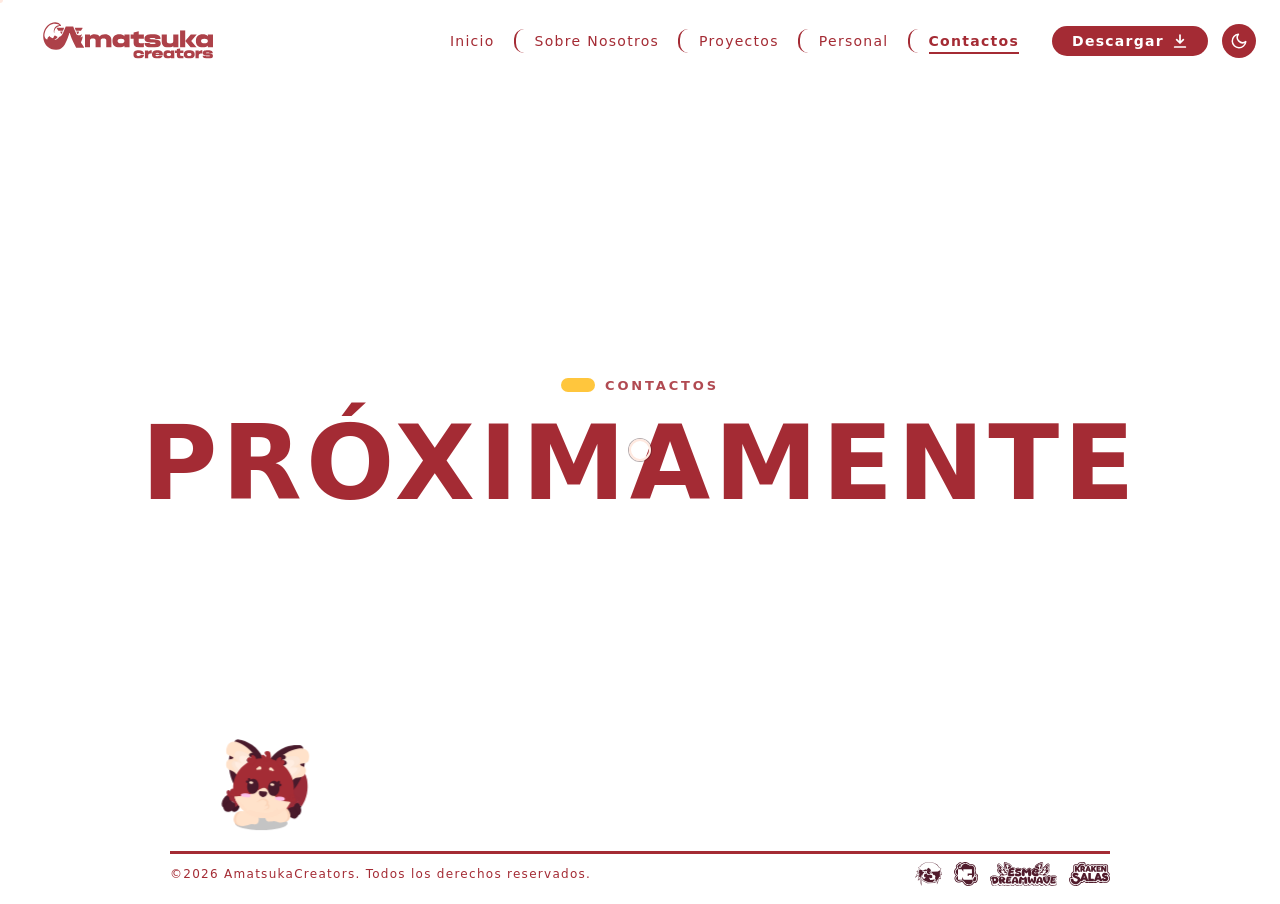
==== commit 406bb9b2: "Add files via upload" ====
--- a/contactos/index.html
+++ b/contactos/index.html
@@ -1,25 +1,11 @@
-<!DOCTYPE html><html lang="es"><head><meta charset="utf-8"><meta name="viewport" content="width=device-width,initial-scale=1"><title>Amatsuka Creators</title><link rel="stylesheet" href="../css/style.css"><link rel="stylesheet" href="../css/contacto.css"><script>try{var t=localStorage.getItem("tema");if(t)document.documentElement.setAttribute("data-theme",t)}catch(e){}</script><link rel="stylesheet" href="../css/tema.css"></head><body class="red"><main class="cmain" id="cmain"><div class="scr">
-
-<div class="head"><h1>Contactanos</h1><p>Cuéntanos tu idea de evento o serie.</p><a class="lnk" href="../estado/">¿Ya enviaste una solicitud? Consulta su estado</a></div>
-
-<form id="cf" novalidate autocomplete="off">
-<input id="fp" name="proyecto" type="text" placeholder="Nombre Del Proyecto" maxlength="60" aria-label="Nombre del proyecto">
-<textarea id="fd" name="descripcion" placeholder="Describe Tu Proyecto" maxlength="700" aria-label="Describe tu proyecto"></textarea>
-<input id="fn" name="nombre" type="text" placeholder="tu nombre" maxlength="40" aria-label="Tu nombre">
-<input id="fe" name="email" type="email" placeholder="Tu Correo" maxlength="80" aria-label="Tu correo" autocomplete="email">
-<input id="fc" name="contacto" type="text" placeholder="Contacto (Discord, WhatsApp...)" maxlength="60" aria-label="Contacto: Discord, WhatsApp u otro">
-<button id="fb" type="submit">Generar Plantilla y Enviar</button>
-</form>
-
-
-<div class="prev" id="card" aria-live="polite">
-<div class="pbar"><s></s><s></s><s class="r"></s></div>
-<div class="pbody"><h2 id="pp" class="hint">Nombre Del Proyecto</h2><small id="pn" class="hint">tu nombre</small><p id="pd" class="hint">Describe Tu Proyecto</p></div>
-<div class="plogo"><img class="A" alt="" src="../assets/rojo/A.svg"><img class="M" alt="" src="../assets/rojo/Matsuka.svg"><img class="C" alt="" src="../assets/rojo/Creators.svg"></div>
-</div>
-
-<div class="side"><a id="ic-mail" href="mailto:amatsukacreators@gmail.com" title="Correo"><img src="../assets/redes/correo.svg" alt="Correo"></a><a id="ic-dc" title="Discord" target="_blank" rel="noopener"><img src="../assets/redes/discord.svg" alt="Discord"></a></div>
-
-</div></main>
-<div class="ovl" id="res" hidden role="dialog" aria-modal="true" aria-labelledby="rt"><div class="rwin"><div class="rbar"><s></s><s></s><button type="button" class="rx" id="rx" aria-label="Cerrar" title="Cerrar"></button></div><div class="rbody"><p class="rt" id="rt">Tu código de solicitud</p><b id="rc">AMA-XXXXX-XXXXX</b><p class="rm" id="rm"></p><p class="rs" id="rs" aria-live="polite"></p><div class="rb"><button type="button" id="rcp">Copiar código</button><button type="button" id="rdl">Descargar .amatsuka</button></div><a href="../estado/" id="rst">Consultar el estado de mi solicitud</a></div></div></div>
-<script src="../js/datos.js"></script><script src="../js/amatsuka.js"></script><script src="../js/menu.js" data-root="../" data-page="contactos"></script><script src="../js/contacto.js"></script></body></html>
+<!DOCTYPE html><html lang="es"><head><meta charset="utf-8"><meta name="viewport" content="width=device-width,initial-scale=1"><title>Amatsuka Creators</title><link rel="stylesheet" href="../css/style.css"><script>try{var t=localStorage.getItem("tema");if(t)document.documentElement.setAttribute("data-theme",t)}catch(e){}</script><link rel="stylesheet" href="../css/tema.css">
+<style>
+/* Contactos: temporalmente "Próximamente". El formulario anterior quedó guardado en contactos-anterior.html */
+.pronto{min-height:calc(100dvh - 190px);display:flex;flex-direction:column;align-items:center;justify-content:center;text-align:center;gap:18px;padding:20px 0 60px}
+.pronto h1{margin:0;font-size:clamp(40px,9vw,104px);line-height:1;font-weight:700;text-transform:uppercase;letter-spacing:.04em}
+.pronto .tag{display:inline-flex;align-items:center;gap:10px;font-size:13px;font-weight:700;letter-spacing:.22em;text-transform:uppercase;opacity:.85}
+.pronto .tag i{width:34px;height:14px;border-radius:14px;background:#ffbd1c;animation:pl 1.6s ease-in-out infinite}
+@keyframes pl{50%{opacity:.35}}
+@media(prefers-reduced-motion:reduce){.pronto .tag i{animation:none}}
+</style></head><body class="red"><main><section class="pronto"><span class="tag"><i></i>Contactos</span><h1>Próximamente</h1></section></main>
+<script src="../js/datos.js"></script><script src="../js/menu.js" data-root="../" data-page="contactos"></script></body></html>
